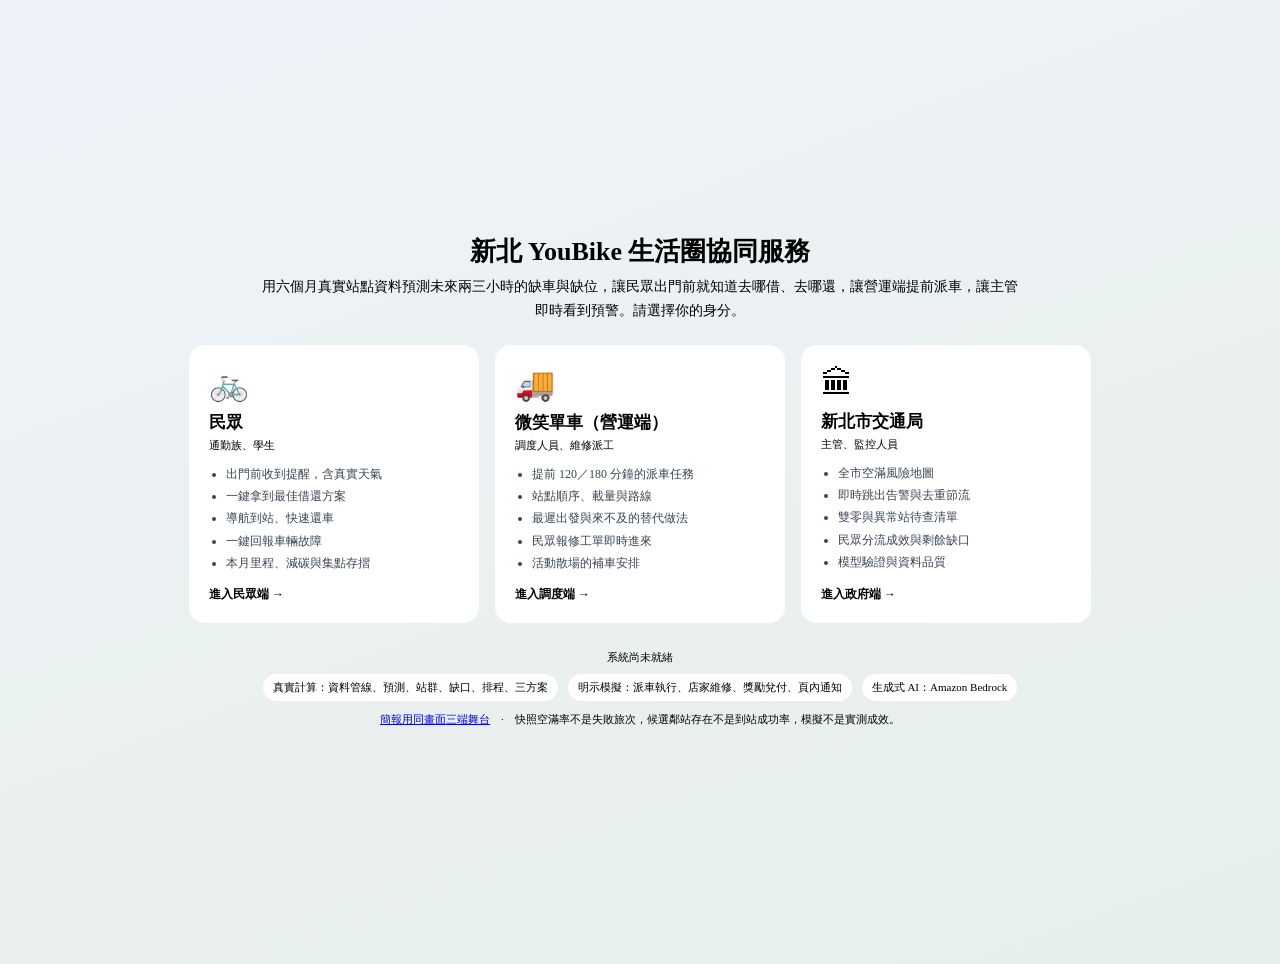
==== app/static/index.html @ ca53ef46 "新北 YouBike 生活圈協同服務：資料管線、預測模型、三端介面 2026 新北市 AI 智慧城市黑客松，交通局組「公共自行車營運調度數據視覺化及預測模型」。  - pipeline：12 份 CS" ====
<!doctype html><html lang="zh-Hant"><head><meta charset="utf-8"><meta name="viewport" content="width=device-width,initial-scale=1"><title>新北 YouBike 生活圈協同服務</title>
<link rel="stylesheet" href="/static/common.css">
<style>
body{min-height:100vh;display:flex;flex-direction:column;align-items:center;justify-content:center;background:linear-gradient(160deg,#eef3f9,#e6efe9);padding:24px}
.hero{text-align:center;margin-bottom:22px;max-width:760px}
.hero h1{font-size:26px;margin:0 0 6px}.hero p{margin:0;color:var(--muted);font-size:14px;line-height:1.7}
.roles{display:grid;grid-template-columns:repeat(3,minmax(230px,290px));gap:16px}
.role{background:#fff;border:1px solid var(--line);border-radius:16px;padding:20px;box-shadow:var(--shadow);cursor:pointer;transition:.15s;display:flex;flex-direction:column;text-decoration:none;color:inherit}
.role:hover{transform:translateY(-3px);box-shadow:0 10px 28px rgba(20,30,50,.14);border-color:#b9c9dd}
.role .ic{font-size:32px;margin-bottom:8px}.role h2{font-size:17px;margin:0 0 4px}.role .who{font-size:11px;color:var(--muted);margin-bottom:10px}
.role ul{margin:0;padding-left:17px;font-size:12px;color:#3a4553;line-height:1.85;flex:1}
.role .go{margin-top:12px;font-size:12px;color:var(--brand);font-weight:600}
.foot{margin-top:24px;text-align:center;font-size:11px;color:var(--muted);line-height:1.9;max-width:820px}
.stat{display:inline-flex;gap:10px;flex-wrap:wrap;justify-content:center;margin-top:6px}
.stat span{background:#fff;border:1px solid var(--line);border-radius:999px;padding:3px 10px}
@media(max-width:820px){.roles{grid-template-columns:1fr}}
</style></head><body>
<div class="hero"><h1>新北 YouBike 生活圈協同服務</h1>
<p>用六個月真實站點資料預測未來兩三小時的缺車與缺位，讓民眾出門前就知道去哪借、去哪還，讓營運端提前派車，讓主管即時看到預警。請選擇你的身分。</p></div>
<div class="roles">
  <a class="role" href="/citizen"><div class="ic">🚲</div><h2>民眾</h2><div class="who">通勤族、學生</div>
    <ul><li>出門前收到提醒，含真實天氣</li><li>一鍵拿到最佳借還方案</li><li>導航到站、快速還車</li><li>一鍵回報車輛故障</li><li>本月里程、減碳與集點存摺</li></ul>
    <div class="go">進入民眾端 →</div></a>
  <a class="role" href="/ops"><div class="ic">🚚</div><h2>微笑單車（營運端）</h2><div class="who">調度人員、維修派工</div>
    <ul><li>提前 120／180 分鐘的派車任務</li><li>站點順序、載量與路線</li><li>最遲出發與來不及的替代做法</li><li>民眾報修工單即時進來</li><li>活動散場的補車安排</li></ul>
    <div class="go">進入調度端 →</div></a>
  <a class="role" href="/gov"><div class="ic">🏛</div><h2>新北市交通局</h2><div class="who">主管、監控人員</div>
    <ul><li>全市空滿風險地圖</li><li>即時跳出告警與去重節流</li><li>雙零與異常站待查清單</li><li>民眾分流成效與剩餘缺口</li><li>模型驗證與資料品質</li></ul>
    <div class="go">進入政府端 →</div></a>
</div>
<div class="foot">
  <div id="sys">載入系統狀態…</div>
  <div class="stat"><span>真實計算：資料管線、預測、站群、缺口、排程、三方案</span><span>明示模擬：派車執行、店家維修、獎勵兌付、頁內通知</span><span>生成式 AI：Amazon Bedrock</span></div>
  <div style="margin-top:8px"><a href="/stage">簡報用同畫面三端舞台</a>　·　快照空滿率不是失敗旅次，候選鄰站存在不是到站成功率，模擬不是實測成效。</div>
</div>
<script src="/static/common.js"></script>
<script>
(async()=>{ try{ const s = await API.get('/api/state'); const w = await API.get('/api/weather');
  document.getElementById('sys').innerHTML = `回放時間 <b>${s.clock.ts}</b>（${w.replay.available?`${w.replay.desc}・${w.replay.temp}°C・雨量 ${w.replay.rain_mm} 毫米`:'天氣資料不可用'}）・預測尺度 ${s.model_horizons.join('／')} 分鐘・站點 ${s.kpi.stations}`;
}catch(e){ document.getElementById('sys').textContent='系統尚未就緒'; } })();
</script></body></html>
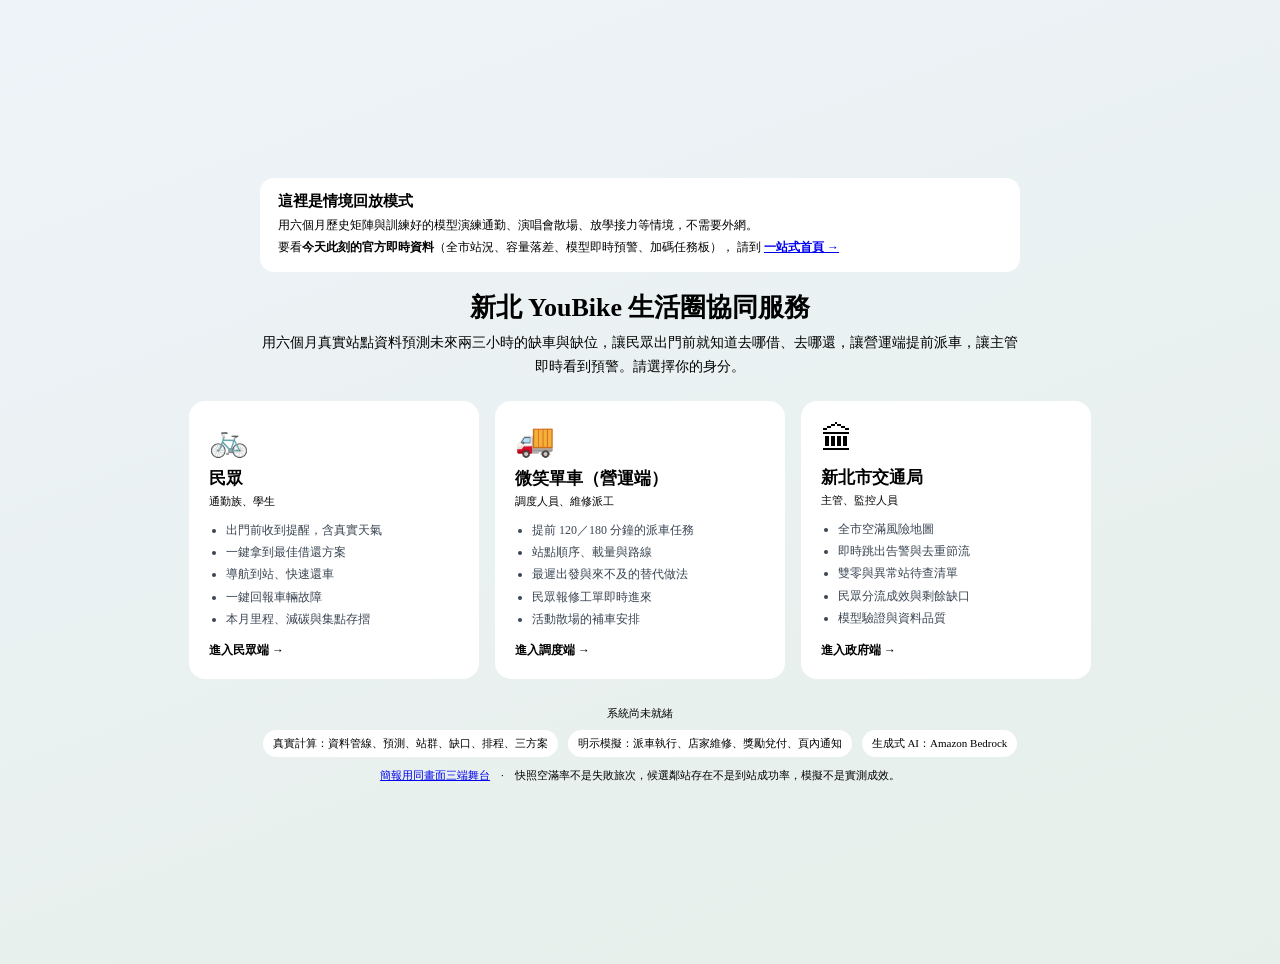
==== commit ca3f3575: "根網址改為一站式，情境回放移到 /replay；修 N06a 測試的容差錯誤 / 現在是 v2 一站式（部署後根網址就是新的），既有角色選單移到 /replay， /gov /ops /citizen" ====
--- a/app/static/index.html
+++ b/app/static/index.html
@@ -15,7 +15,15 @@
 .stat span{background:#fff;border:1px solid var(--line);border-radius:999px;padding:3px 10px}
 @media(max-width:820px){.roles{grid-template-columns:1fr}}
 </style></head><body>
-<div class="hero"><h1>新北 YouBike 生活圈協同服務</h1>
+<div class="hero">
+<div style="background:#fff;border:1px solid var(--line);border-radius:14px;padding:14px 18px;margin-bottom:18px;text-align:left">
+  <div style="font-weight:700;font-size:15px;margin-bottom:4px">這裡是<strong>情境回放</strong>模式</div>
+  <div style="font-size:12px;color:var(--muted);line-height:1.8">
+    用六個月歷史矩陣與訓練好的模型演練通勤、演唱會散場、放學接力等情境，不需要外網。<br>
+    要看<strong>今天此刻的官方即時資料</strong>（全市站況、容量落差、模型即時預警、加碼任務板），
+    請到 <a href="/" style="font-weight:600">一站式首頁 →</a>
+  </div></div>
+<h1>新北 YouBike 生活圈協同服務</h1>
 <p>用六個月真實站點資料預測未來兩三小時的缺車與缺位，讓民眾出門前就知道去哪借、去哪還，讓營運端提前派車，讓主管即時看到預警。請選擇你的身分。</p></div>
 <div class="roles">
   <a class="role" href="/citizen"><div class="ic">🚲</div><h2>民眾</h2><div class="who">通勤族、學生</div>
